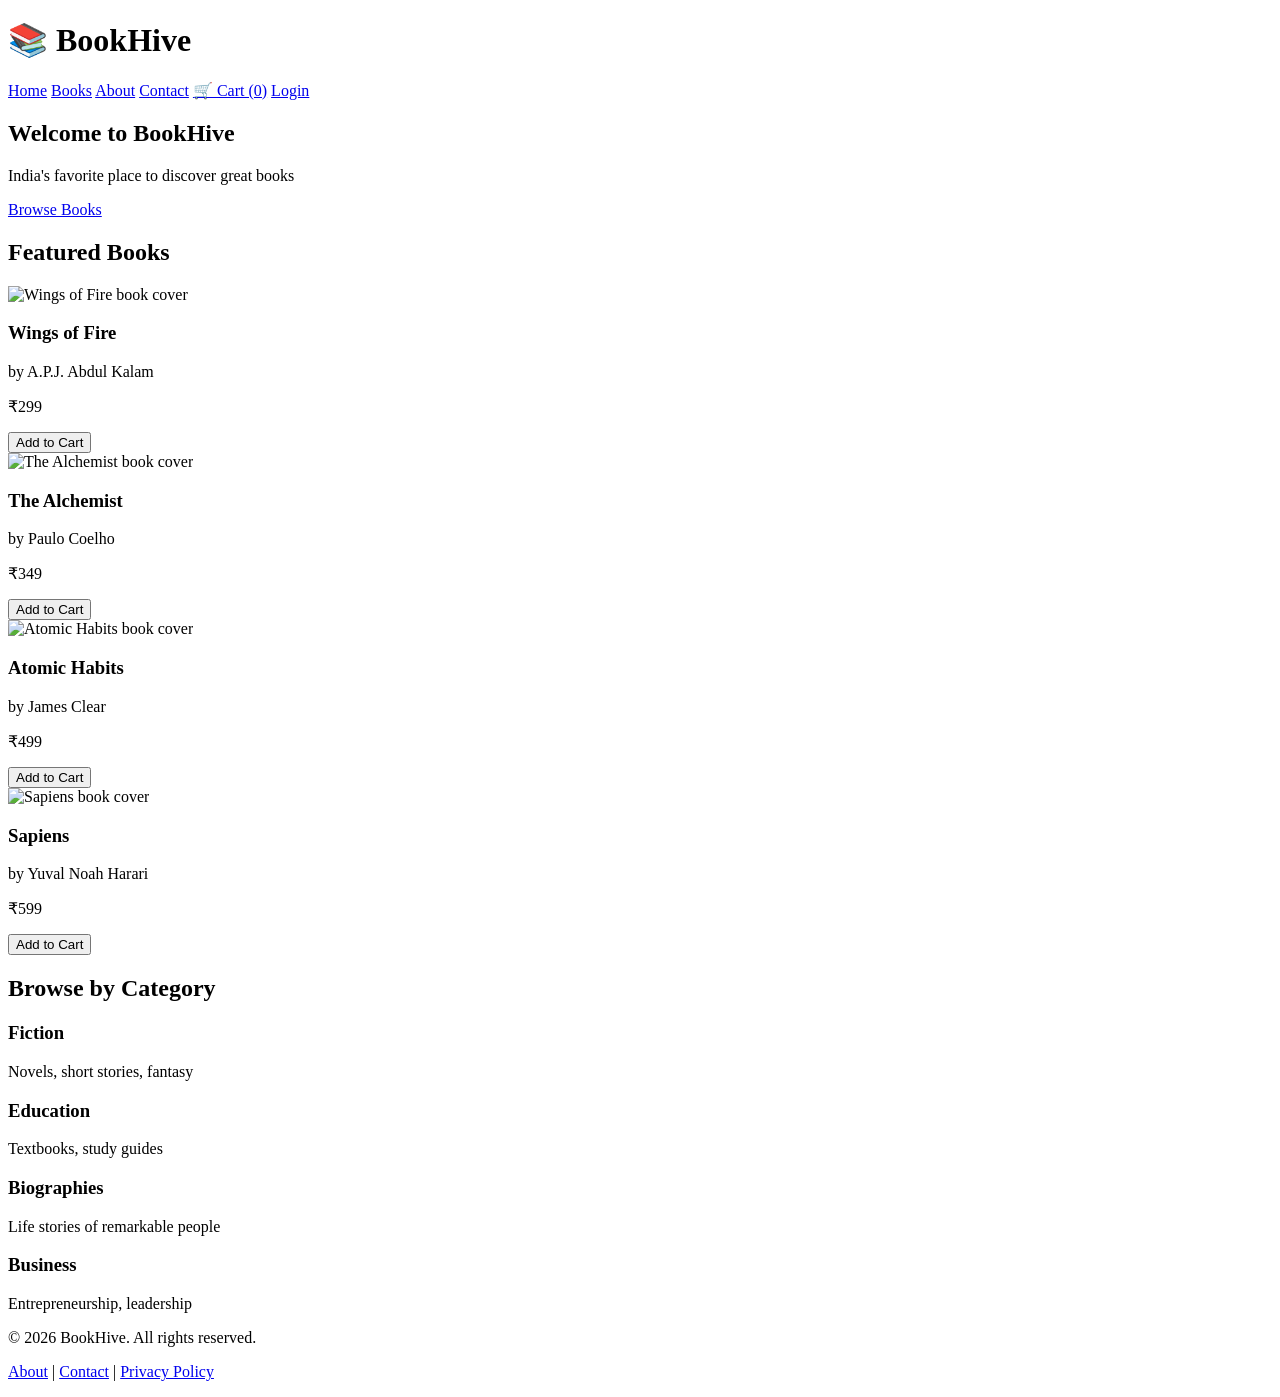
==== index.html @ 3abdcb00 "Phase 3 - Home page HTML structure complete" ====
<!DOCTYPE html>
<html lang="en">
<head>
    <meta charset="UTF-8">
    <meta name="viewport" content="width=device-width, initial-scale=1.0">

    <!-- SEO meta tags -->
    <title>BookHive - India's Favorite Online Bookstore</title>
    <meta
        name="description"
        content="Buy books online at BookHive. Indian authors, bestsellers, fiction, education books."
    >
    <meta
        name="keywords"
        content="books, online bookstore, Indian authors, buy books online"
    >

    <!-- Favicon -->
    <link rel="icon" href="images/favicon.ico">
</head>

<body>

    <!-- HEADER WITH NAVIGATION -->
    <header>
        <h1>📚 BookHive</h1>

        <nav>
            <a href="index.html">Home</a>
            <a href="books.html">Books</a>
            <a href="about.html">About</a>
            <a href="contact.html">Contact</a>
            <a href="cart.html">🛒 Cart (0)</a>
            <a href="login.html">Login</a>
        </nav>
    </header>

    <!-- MAIN CONTENT -->
    <main>

        <!-- HERO SECTION -->
        <section class="hero">
            <h2>Welcome to BookHive</h2>
            <p>India's favorite place to discover great books</p>
            <a href="books.html" class="btn">Browse Books</a>
        </section>

        <!-- FEATURED BOOKS SECTION -->
        <section class="featured">
            <h2>Featured Books</h2>

            <article class="book-card">
                <img
                    src="images/books/wings-of-fire.jpg"
                    alt="Wings of Fire book cover"
                >
                <h3>Wings of Fire</h3>
                <p>by A.P.J. Abdul Kalam</p>
                <p class="price">₹299</p>
                <button type="button">Add to Cart</button>
            </article>

            <article class="book-card">
                <img
                    src="images/books/the-alchemist.jpg"
                    alt="The Alchemist book cover"
                >
                <h3>The Alchemist</h3>
                <p>by Paulo Coelho</p>
                <p class="price">₹349</p>
                <button type="button">Add to Cart</button>
            </article>

            <article class="book-card">
                <img
                    src="images/books/atomic-habits.jpg"
                    alt="Atomic Habits book cover"
                >
                <h3>Atomic Habits</h3>
                <p>by James Clear</p>
                <p class="price">₹499</p>
                <button type="button">Add to Cart</button>
            </article>

            <article class="book-card">
                <img
                    src="images/books/sapiens.jpg"
                    alt="Sapiens book cover"
                >
                <h3>Sapiens</h3>
                <p>by Yuval Noah Harari</p>
                <p class="price">₹599</p>
                <button type="button">Add to Cart</button>
            </article>
        </section>

        <!-- CATEGORIES SECTION -->
        <section class="categories">
            <h2>Browse by Category</h2>

            <div class="category">
                <h3>Fiction</h3>
                <p>Novels, short stories, fantasy</p>
            </div>

            <div class="category">
                <h3>Education</h3>
                <p>Textbooks, study guides</p>
            </div>

            <div class="category">
                <h3>Biographies</h3>
                <p>Life stories of remarkable people</p>
            </div>

            <div class="category">
                <h3>Business</h3>
                <p>Entrepreneurship, leadership</p>
            </div>
        </section>

    </main>

    <!-- FOOTER -->
    <footer>
        <p>&copy; 2026 BookHive. All rights reserved.</p>

        <p>
            <a href="about.html">About</a> |
            <a href="contact.html">Contact</a> |
            <a href="#">Privacy Policy</a>
        </p>
    </footer>

</body>
</html>
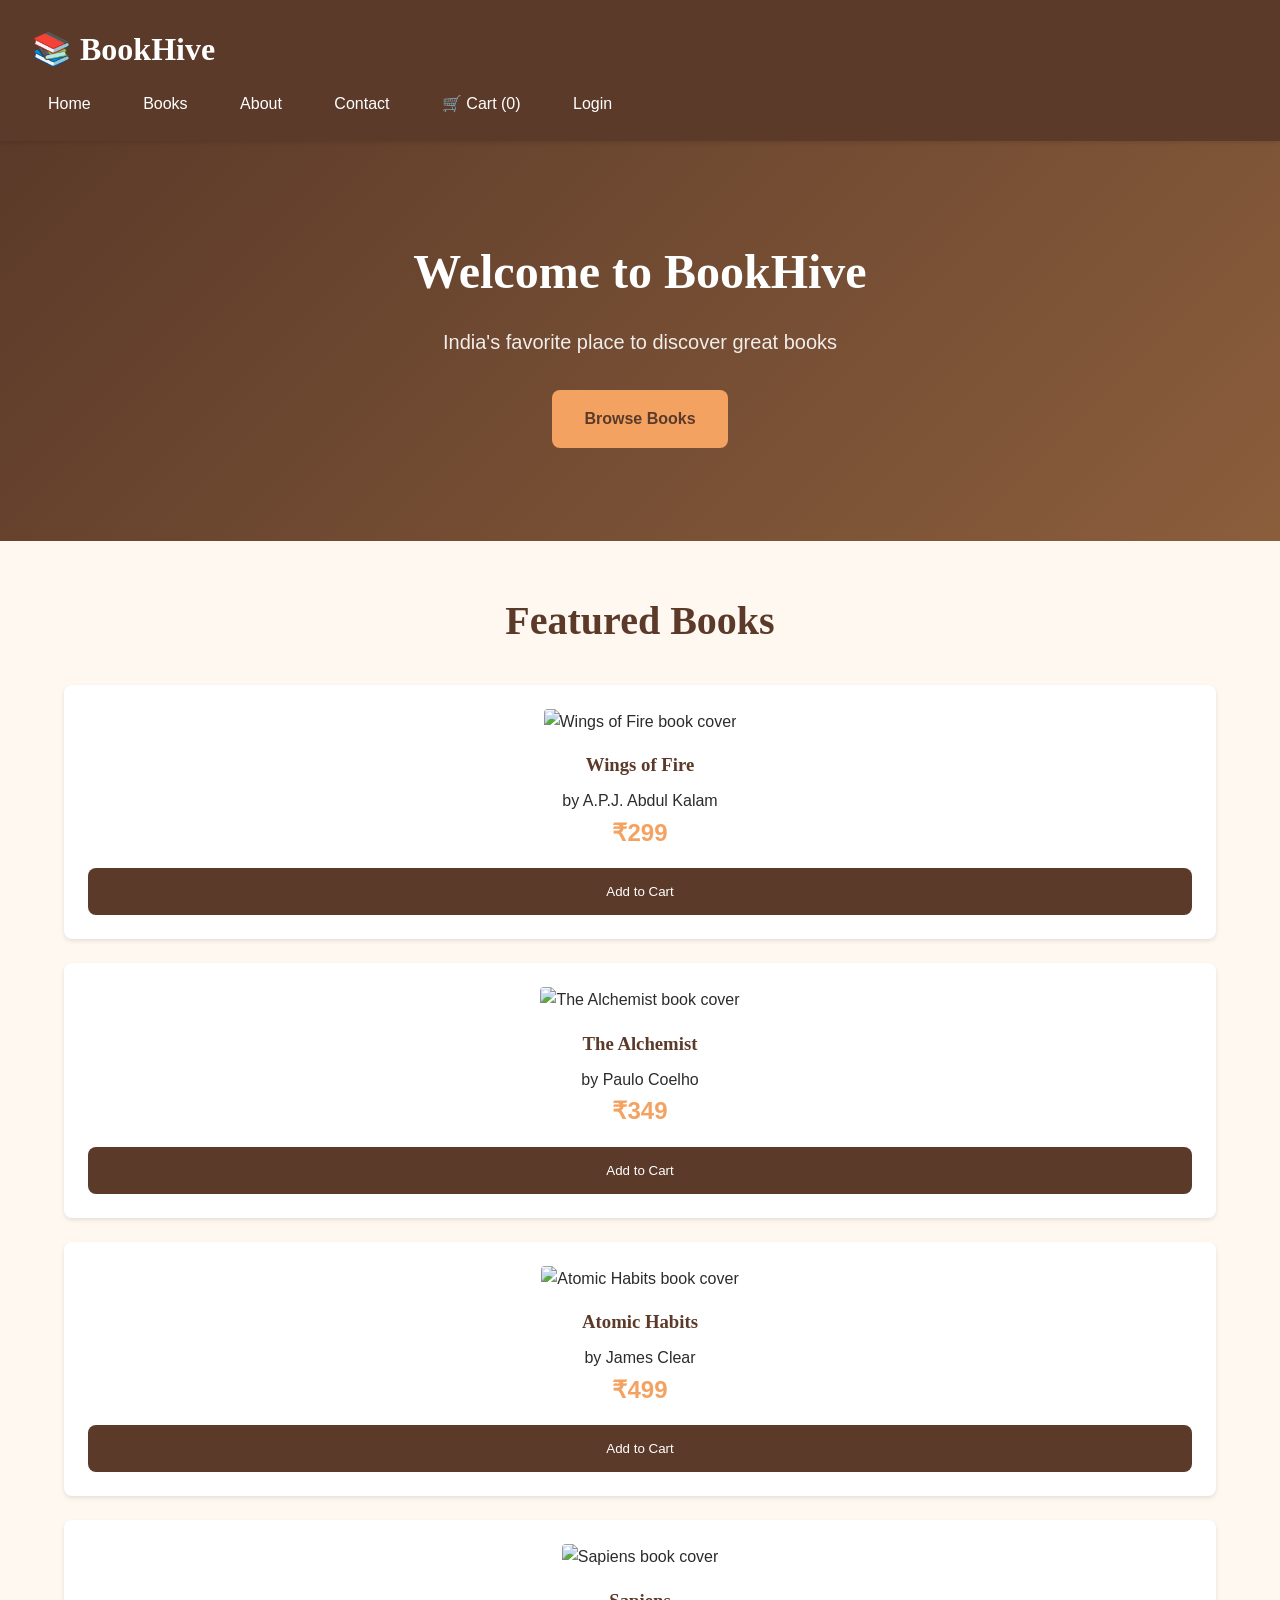
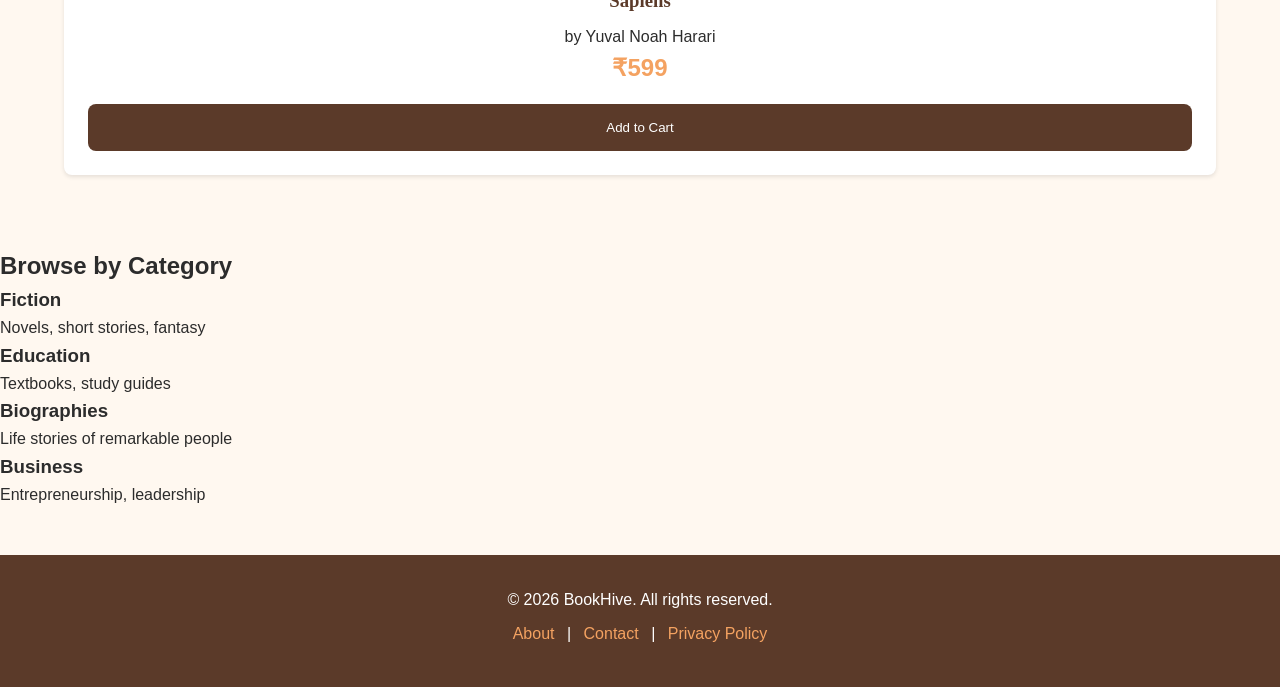
==== commit f5afa5b2: "Phase 6 - Home page styled, brand identity established" ====
--- a/index.html
+++ b/index.html
@@ -7,6 +7,7 @@
 
     <!-- SEO meta tags -->
     <title>BookHive - India's Favorite Online Bookstore</title>
+    <link rel="stylesheet" href="css/style.css">
     <meta
         name="description"
         content="Buy books online at BookHive. Indian authors, bestsellers, fiction, education books."
--- a/css/style.css
+++ b/css/style.css
@@ -0,0 +1,233 @@
+
+/* ===========================
+   CSS RESET - Start Clean
+   =========================== */
+
+* {
+    margin: 0;
+    padding: 0;
+    box-sizing: border-box;
+}
+
+html {
+    font-size: 16px;
+}
+
+body {
+    font-family: 'Inter', Arial, sans-serif;
+    color: #2C2C2C;
+    background-color: #FFF8F0;
+    line-height: 1.6;
+}
+
+/* ===========================
+   CSS VARIABLES - Brand Colors
+   =========================== */
+
+:root {
+    /* Colors */
+    --primary: #5B3A29;
+    --accent: #F4A261;
+    --bg: #FFF8F0;
+    --text-dark: #2C2C2C;
+    --text-muted: #6B6B6B;
+    --success: #2E7D32;
+    --error: #C62828;
+    --white: #FFFFFF;
+    --light-gray: #F5F5F5;
+
+    /* Spacing */
+    --space-xs: 0.5rem;
+    --space-sm: 1rem;
+    --space-md: 1.5rem;
+    --space-lg: 2rem;
+    --space-xl: 3rem;
+
+    /* Other */
+    --border-radius: 8px;
+    --max-width: 1200px;
+    --shadow-sm: 0 2px 4px rgba(0, 0, 0, 0.1);
+    --shadow-md: 0 4px 12px rgba(0, 0, 0, 0.15);
+}
+
+/* ===========================
+   HEADER
+   =========================== */
+
+header {
+    background-color: var(--primary);
+    color: var(--white);
+    padding: var(--space-md) var(--space-lg);
+    box-shadow: var(--shadow-sm);
+    position: sticky;
+    top: 0;
+    z-index: 100;
+}
+
+header h1 {
+    font-family: 'Playfair Display', Georgia, serif;
+    font-size: 2rem;
+    margin-bottom: var(--space-sm);
+}
+
+/* Navigation links */
+nav a {
+    color: var(--white);
+    text-decoration: none;
+    padding: var(--space-xs) var(--space-sm);
+    margin-right: var(--space-sm);
+    border-radius: 4px;
+    transition: background-color 0.3s, color 0.3s;
+}
+
+nav a:hover {
+    background-color: var(--accent);
+    color: var(--primary);
+}
+
+/* ===========================
+   HERO SECTION
+   =========================== */
+
+.hero {
+    background: linear-gradient(
+        135deg,
+        #5B3A29 0%,
+        #8B5E3C 100%
+    );
+    color: var(--white);
+    text-align: center;
+    padding: var(--space-xl) var(--space-md);
+    min-height: 400px;
+    display: flex;
+    flex-direction: column;
+    justify-content: center;
+    align-items: center;
+}
+
+.hero h2 {
+    font-family: 'Playfair Display', Georgia, serif;
+    font-size: 3rem;
+    margin-bottom: var(--space-sm);
+}
+
+.hero p {
+    font-size: 1.25rem;
+    margin-bottom: var(--space-lg);
+    opacity: 0.9;
+}
+
+.hero .btn {
+    background-color: var(--accent);
+    color: var(--primary);
+    padding: var(--space-sm) var(--space-lg);
+    border-radius: var(--border-radius);
+    text-decoration: none;
+    font-weight: bold;
+    transition: transform 0.2s, box-shadow 0.2s;
+}
+
+.hero .btn:hover {
+    transform: translateY(-2px);
+    box-shadow: var(--shadow-md);
+}
+
+
+/* ===========================
+   FEATURED BOOKS
+   =========================== */
+.featured {
+    padding: var(--space-xl) var(--space-md);
+    max-width: var(--max-width);
+    margin: 0 auto;
+}
+
+.featured h2 {
+    font-family: 'Playfair Display', Georgia, serif;
+    font-size: 2.5rem;
+    color: var(--primary);
+    text-align: center;
+    margin-bottom: var(--space-lg);
+}
+
+/* BOOK CARDS */
+.book-card {
+    background: var(--white);
+    border-radius: var(--border-radius);
+    padding: var(--space-md);
+    box-shadow: var(--shadow-sm);
+    text-align: center;
+    transition: transform 0.3s, box-shadow 0.3s;
+    margin-bottom: var(--space-md);
+}
+
+.book-card:hover {
+    transform: translateY(-5px);
+    box-shadow: var(--shadow-md);
+}
+
+.book-card img {
+    width: 100%;
+    height: 250px;
+    object-fit: cover;
+    border-radius: 4px;
+    margin-bottom: var(--space-sm);
+}
+
+.book-card h3 {
+    font-family: 'Playfair Display', Georgia, serif;
+    color: var(--primary);
+    margin-bottom: var(--space-xs);
+}
+
+.book-card .author {
+    color: var(--text-muted);
+    margin-bottom: var(--space-sm);
+}
+
+.book-card .price {
+    font-size: 1.5rem;
+    font-weight: bold;
+    color: var(--accent);
+    margin-bottom: var(--space-sm);
+}
+
+.book-card button {
+    background-color: var(--primary);
+    color: var(--white);
+    border: none;
+    padding: var(--space-sm) var(--space-md);
+    border-radius: var(--border-radius);
+    cursor: pointer;
+    width: 100%;
+    transition: background-color 0.3s;
+}
+
+.book-card button:hover {
+    background-color: #8B5E3C;
+}
+
+/* ===========================
+   FOOTER
+   =========================== */
+footer {
+    background-color: var(--primary);
+    color: var(--white);
+    text-align: center;
+    padding: var(--space-lg) var(--space-md);
+    margin-top: var(--space-xl);
+}
+
+footer p {
+    margin-bottom: var(--space-xs);
+}
+
+footer a {
+    color: var(--accent);
+    text-decoration: none;
+    margin: 0 var(--space-xs);
+}
+
+footer a:hover {
+    text-decoration: underline;
+}
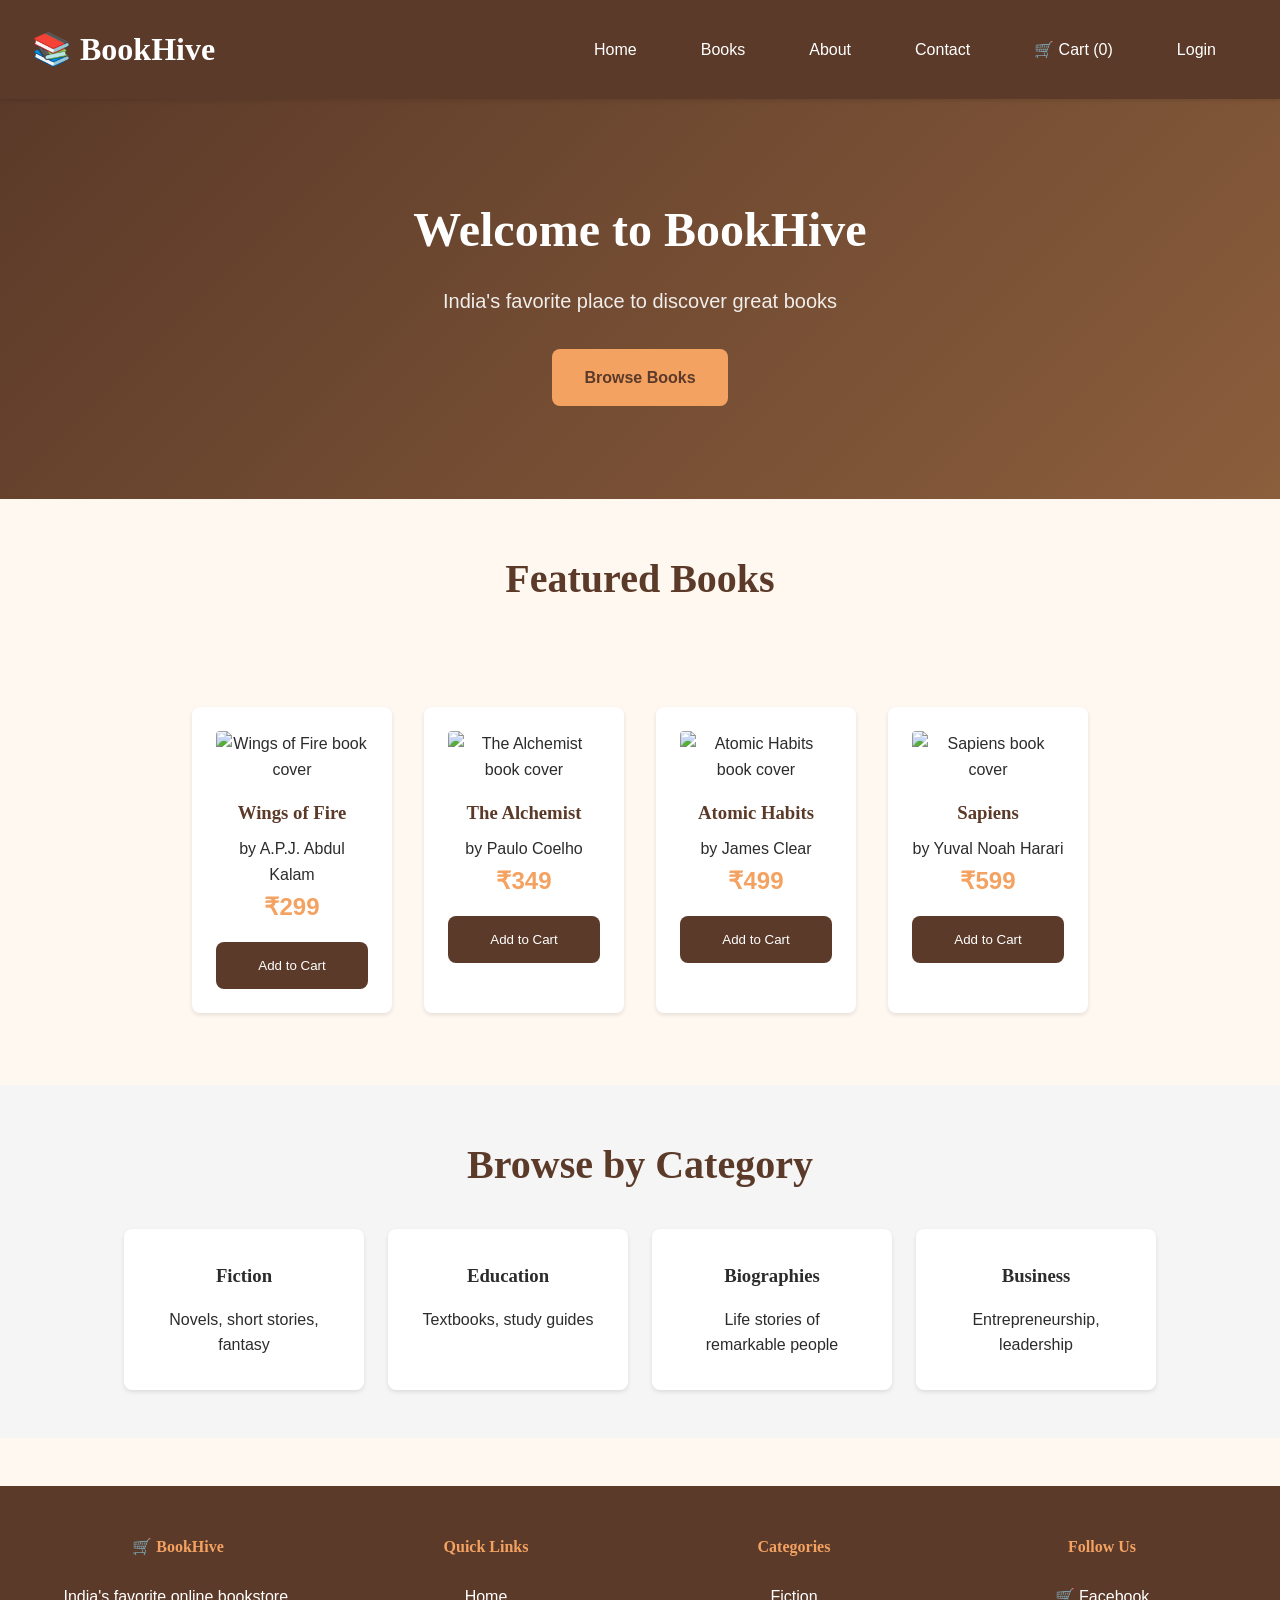
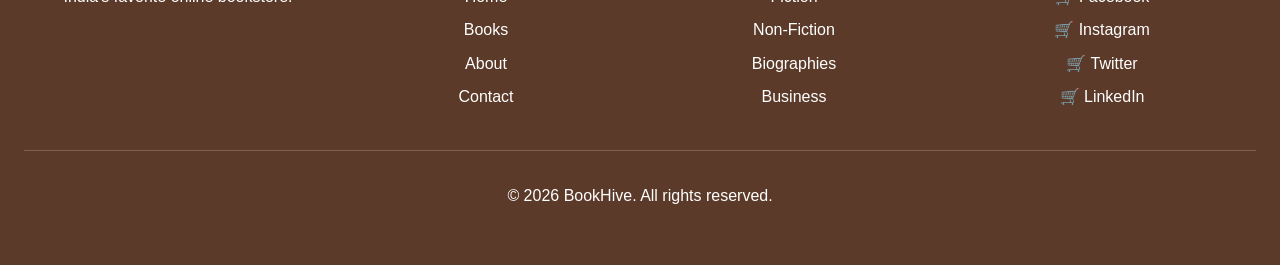
==== commit 874192d3: "Phase 7 - Flexbox layouts applied to entire home page" ====
--- a/index.html
+++ b/index.html
@@ -51,6 +51,8 @@
         <section class="featured">
             <h2>Featured Books</h2>
 
+            <div class="book-grid">
+
             <article class="book-card">
                 <img
                     src="images/books/wings-of-fire.jpg"
@@ -94,11 +96,14 @@
                 <p class="price">₹599</p>
                 <button type="button">Add to Cart</button>
             </article>
+            </div>
         </section>
 
         <!-- CATEGORIES SECTION -->
         <section class="categories">
             <h2>Browse by Category</h2>
+
+            <div class="category-list-container">
 
             <div class="category">
                 <h3>Fiction</h3>
@@ -119,20 +124,58 @@
                 <h3>Business</h3>
                 <p>Entrepreneurship, leadership</p>
             </div>
+
+            </div>    
         </section>
 
     </main>
 
     <!-- FOOTER -->
     <footer>
-        <p>&copy; 2026 BookHive. All rights reserved.</p>
+       <div class="footer-content">
 
-        <p>
-            <a href="about.html">About</a> |
-            <a href="contact.html">Contact</a> |
-            <a href="#">Privacy Policy</a>
-        </p>
+        <div class="footer-column">
+            <h4>🛒 BookHive</h4>
+            <p>India's favorite online bookstore.</p>
+        </div>
+
+        <div class="footer-column">
+            <h4>Quick Links</h4>
+            <ul>
+                <li><a href="index.html">Home</a></li>
+                <li><a href="books.html">Books</a></li>
+                <li><a href="about.html">About</a></li>
+                <li><a href="contact.html">Contact</a></li>
+            </ul>
+        </div>
+
+        <div class="footer-column">
+            <h4>Categories</h4>
+            <ul>
+                <li><a href="#">Fiction</a></li>
+                <li><a href="#">Non-Fiction</a></li>
+                <li><a href="#">Biographies</a></li>
+                <li><a href="#">Business</a></li>
+            </ul>
+        </div>
+
+        <div class="footer-column">
+            <h4>Follow Us</h4>
+            <ul>
+                <li><a href="#">🛒 Facebook</a></li>
+                <li><a href="#">🛒 Instagram</a></li>
+                <li><a href="#">🛒 Twitter</a></li>
+                <li><a href="#">🛒 LinkedIn</a></li>
+            </ul>
+        </div>
+
+       </div>
+
+       <div class="footer-bottom">
+         <p>&copy; 2026 BookHive. All rights reserved.</p>
+       </div>
     </footer>
+
 
 </body>
 </html>
--- a/css/style.css
+++ b/css/style.css
@@ -150,6 +150,14 @@
     margin-bottom: var(--space-lg);
 }
 
+/* MAKE FEATURED INTO A FLEXBOOK CONTAINER */
+.featured {
+    display: flex;
+    flex-wrap: wrap;
+    justify-content: center;
+    gap: var(--space-lg);
+}
+
 /* BOOK CARDS */
 .book-card {
     background: var(--white);
@@ -159,6 +167,8 @@
     text-align: center;
     transition: transform 0.3s, box-shadow 0.3s;
     margin-bottom: var(--space-md);
+    flex: 1 1 250px;
+    max-width: 200px;
 }
 
 .book-card:hover {
@@ -231,3 +241,165 @@
 footer a:hover {
     text-decoration: underline;
 }
+
+/* ===========================
+   HEADER WITH FLEXBOX
+   =========================== */
+header {
+    background-color: var(--primary);
+    color: var(--white);
+    padding: var(--space-md) var(--space-lg);
+    box-shadow: var(--shadow-sm);
+    position: sticky;
+    top: 0;
+    z-index: 100;
+
+    /* FLEXBOX MAGIC */
+    display: flex;
+    justify-content: space-between;
+    align-items: center;
+    flex-wrap: wrap;
+    gap: var(--space-md);
+}
+
+header h1 {
+    font-family: 'Playfair Display', Georgia, serif;
+    font-size: 2rem;
+    margin-bottom: 0;
+}
+
+/* Navigation as a flex container */
+nav {
+    display: flex;
+    gap: var(--space-sm);
+    flex-wrap: wrap;
+}
+
+nav a {
+    color: var(--white);
+    text-decoration: none;
+    padding: var(--space-xs) var(--space-sm);
+    border-radius: 4px;
+    transition: all 0.3s;
+}
+
+nav a:hover {
+    background-color: var(--accent);
+    color: var(--primary);
+}
+
+/* ===========================
+   BOOK GRID - FLEXBOX
+   =========================== */
+.book-grid {
+    display: flex;
+    flex-wrap: wrap;
+    justify-content: center;
+    gap: var(--space-lg);
+    margin-top: var(--space-lg);
+}
+
+/* ===========================
+   CATEGORIES
+   =========================== */
+.categories {
+    background-color: var(--light-gray);
+    padding: var(--space-xl) var(--space-md);
+}
+
+.categories h2 {
+    font-family: 'Playfair Display', Georgia, serif;
+    font-size: 2.5rem;
+    color: var(--primary);
+    text-align: center;
+    margin-bottom: var(--space-lg);
+    max-width: var(--max-width);
+    margin-left: auto;
+    margin-right: auto;
+}
+
+.category-list-container {
+    display: flex;
+    flex-wrap: wrap;
+    justify-content: center;
+    gap: var(--space-md);
+    max-width: var(--max-width);
+    margin: 0 auto;
+}
+
+.category {
+    background: var(--white);
+    padding: var(--space-lg);
+    border-radius: var(--border-radius);
+    text-align: center;
+    box-shadow: var(--shadow-sm);
+    flex: 1 1 200px;
+    max-width: 240px;
+    cursor: pointer;
+    transition: all 0.3s;
+}
+
+.category:hover {
+    background-color: var(--accent);
+    color: var(--primary);
+    transform: scale(1.05);
+}
+
+.category h3 {
+    font-family: 'Playfair Display', Georgia, serif;
+    margin-bottom: var(--space-sm);
+}
+
+/* ===========================
+   FOOTER WITH COLUMNS
+   =========================== */
+footer {
+    background-color: var(--primary);
+    color: var(--white);
+    padding: var(--space-xl) var(--space-md);
+    margin-top: var(--space-xl);
+}
+
+.footer-content {
+    display: flex;
+    flex-wrap: wrap;
+    gap: var(--space-lg);
+    max-width: var(--max-width);
+    margin: 0 auto;
+}
+
+.footer-column {
+    flex: 1 1 200px;
+}
+
+.footer-column h4 {
+    font-family: 'Playfair Display', Georgia, serif;
+    margin-bottom: var(--space-md);
+    color: var(--accent);
+}
+
+.footer-column ul {
+    list-style: none;
+}
+
+.footer-column li {
+    margin-bottom: var(--space-xs);
+}
+
+.footer-column a {
+    color: var(--white);
+    text-decoration: none;
+    transition: color 0.3s;
+}
+
+.footer-column a:hover {
+    color: var(--accent);
+}
+
+.footer-bottom {
+    text-align: center;
+    padding-top: var(--space-lg);
+    margin-top: var(--space-lg);
+    border-top: 1px solid rgba(255,255,255,0.2);
+}
+
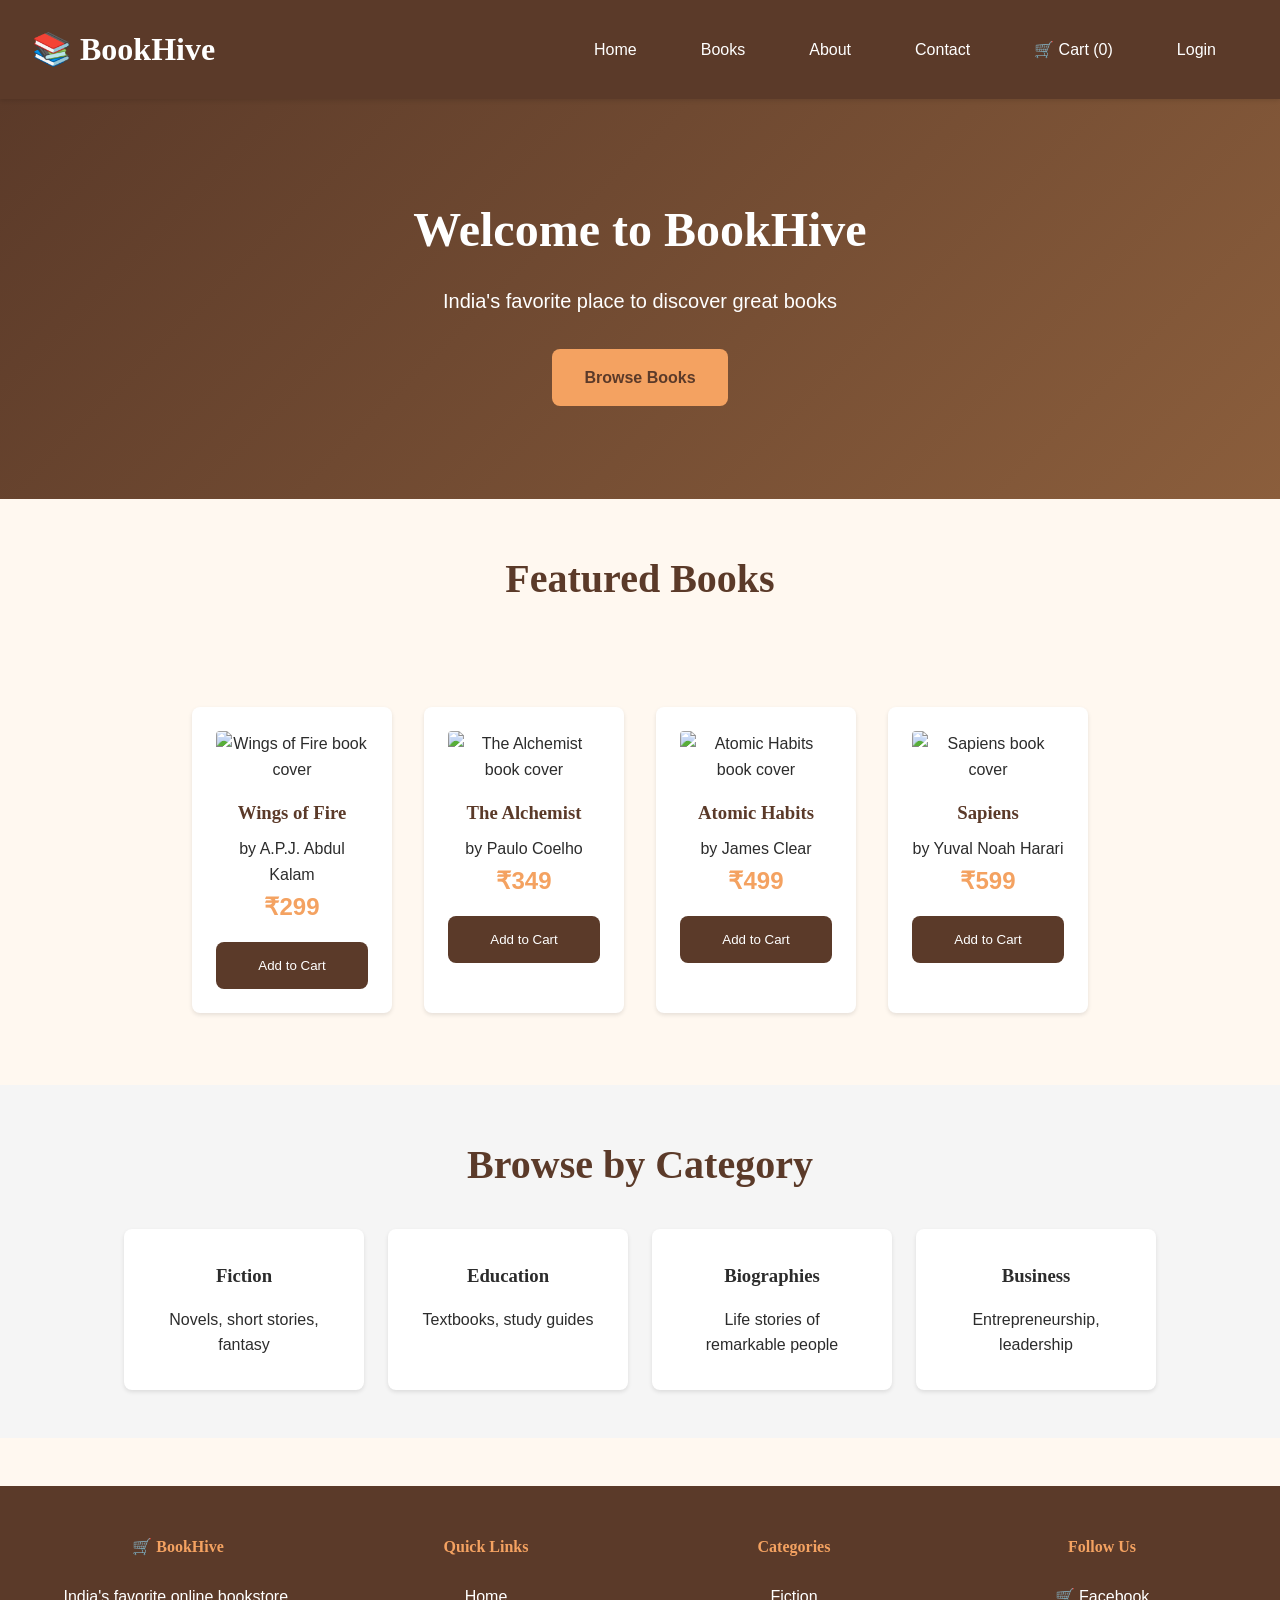
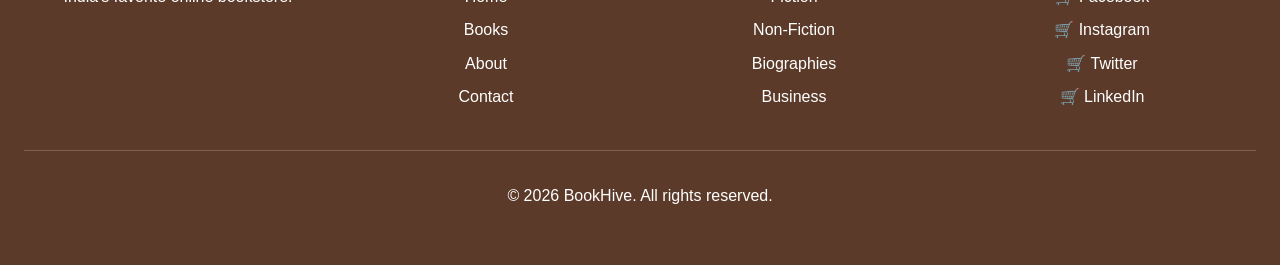
==== commit d084fe51: "Phase 8 - Responsive grid layout + animations" ====
--- a/index.html
+++ b/index.html
@@ -8,6 +8,7 @@
     <!-- SEO meta tags -->
     <title>BookHive - India's Favorite Online Bookstore</title>
     <link rel="stylesheet" href="css/style.css">
+    <link rel="stylesheet" href="css/responsive.css">
     <meta
         name="description"
         content="Buy books online at BookHive. Indian authors, bestsellers, fiction, education books."
--- a/css/style.css
+++ b/css/style.css
@@ -403,3 +403,77 @@
     border-top: 1px solid rgba(255,255,255,0.2);
 }
 
+/* ===========================
+   ANIMATIONS
+   =========================== */
+
+/* Fade in on page load */
+@keyframes fadeIn {
+    from {
+        opacity: 0;
+        transform: translateY(20px);
+    }
+
+    to {
+        opacity: 1;
+        transform: translateY(0);
+    }
+}
+
+.hero h2,
+.hero p,
+.hero .btn {
+    animation: fadeIn 0.8s ease-out forwards;
+}
+
+.hero p {
+    animation-delay: 0.2s;
+    opacity: 0;
+}
+
+.hero .btn {
+    animation-delay: 0.4s;
+    opacity: 0;
+}
+
+/* Pulse for sale tags */
+@keyframes pulse {
+    0%, 100% {
+        transform: scale(1);
+    }
+
+    50% {
+        transform: scale(1.05);
+    }
+}
+
+.sale-tag {
+    background: var(--error);
+    color: var(--white);
+    padding: 4px 8px;
+    border-radius: 4px;
+    font-size: 0.8rem;
+    display: inline-block;
+    animation: pulse 2s infinite;
+}
+
+/* Loading spinner */
+@keyframes spin {
+    from {
+        transform: rotate(0deg);
+    }
+
+    to {
+        transform: rotate(360deg);
+    }
+}
+
+.spinner {
+    width: 40px;
+    height: 40px;
+    border: 4px solid #f3f3f3;
+    border-top-color: var(--primary);
+    border-radius: 50%;
+    animation: spin 1s linear infinite;
+    margin: var(--space-lg) auto;
+}
--- a/css/responsive.css
+++ b/css/responsive.css
@@ -0,0 +1,115 @@
+/* ===========================
+   RESPONSIVE DESIGN
+   =========================== */
+
+/* ===========================
+   TABLET (768px and below)
+   =========================== */
+
+@media (max-width: 768px) {
+
+    /* Header - stack on mobile */
+    header {
+        flex-direction: column;
+        text-align: center;
+        gap: var(--space-sm);
+    }
+
+    header h1 {
+        font-size: 1.5rem;
+    }
+
+    nav {
+        justify-content: center;
+        gap: var(--space-xs);
+    }
+
+    nav a {
+        font-size: 0.9rem;
+        padding: 4px 8px;
+    }
+
+    /* Hero - smaller text */
+    .hero h2 {
+        font-size: 2rem;
+    }
+
+    .hero p {
+        font-size: 1rem;
+    }
+
+    .hero {
+        padding: var(--space-lg) var(--space-md);
+        min-height: 300px;
+    }
+
+    /* Featured books - tighter grid */
+    .featured h2 {
+        font-size: 2rem;
+    }
+
+    /* Filters - stack on mobile */
+    .filter-controls {
+        flex-direction: column;
+    }
+
+    /* Cart table - hide some columns on mobile */
+    .cart-table thead {
+        display: none;
+    }
+
+    .cart-table tbody tr {
+        display: block;
+        margin-bottom: var(--space-md);
+        background: var(--white);
+        padding: var(--space-md);
+        border-radius: var(--border-radius);
+    }
+
+    .cart-table td {
+        display: block;
+        text-align: left;
+        padding: var(--space-xs) 0;
+    }
+}
+
+/* ===========================
+   MOBILE (480px and below)
+   =========================== */
+
+@media (max-width: 480px) {
+
+    /* Even tighter on phones */
+    header h1 {
+        font-size: 1.25rem;
+    }
+
+    .hero h2 {
+        font-size: 1.5rem;
+    }
+
+    .book-card img {
+        height: 180px;
+    }
+
+    .footer-content {
+        flex-direction: column;
+        text-align: center;
+    }
+}
+
+/* ===========================
+   LARGE DESKTOPS (1400px+)
+   =========================== */
+
+@media (min-width: 1400px) {
+
+    .hero h2 {
+        font-size: 4rem;
+    }
+
+    .featured h2,
+    .categories h2 {
+        font-size: 3rem;
+    }
+}
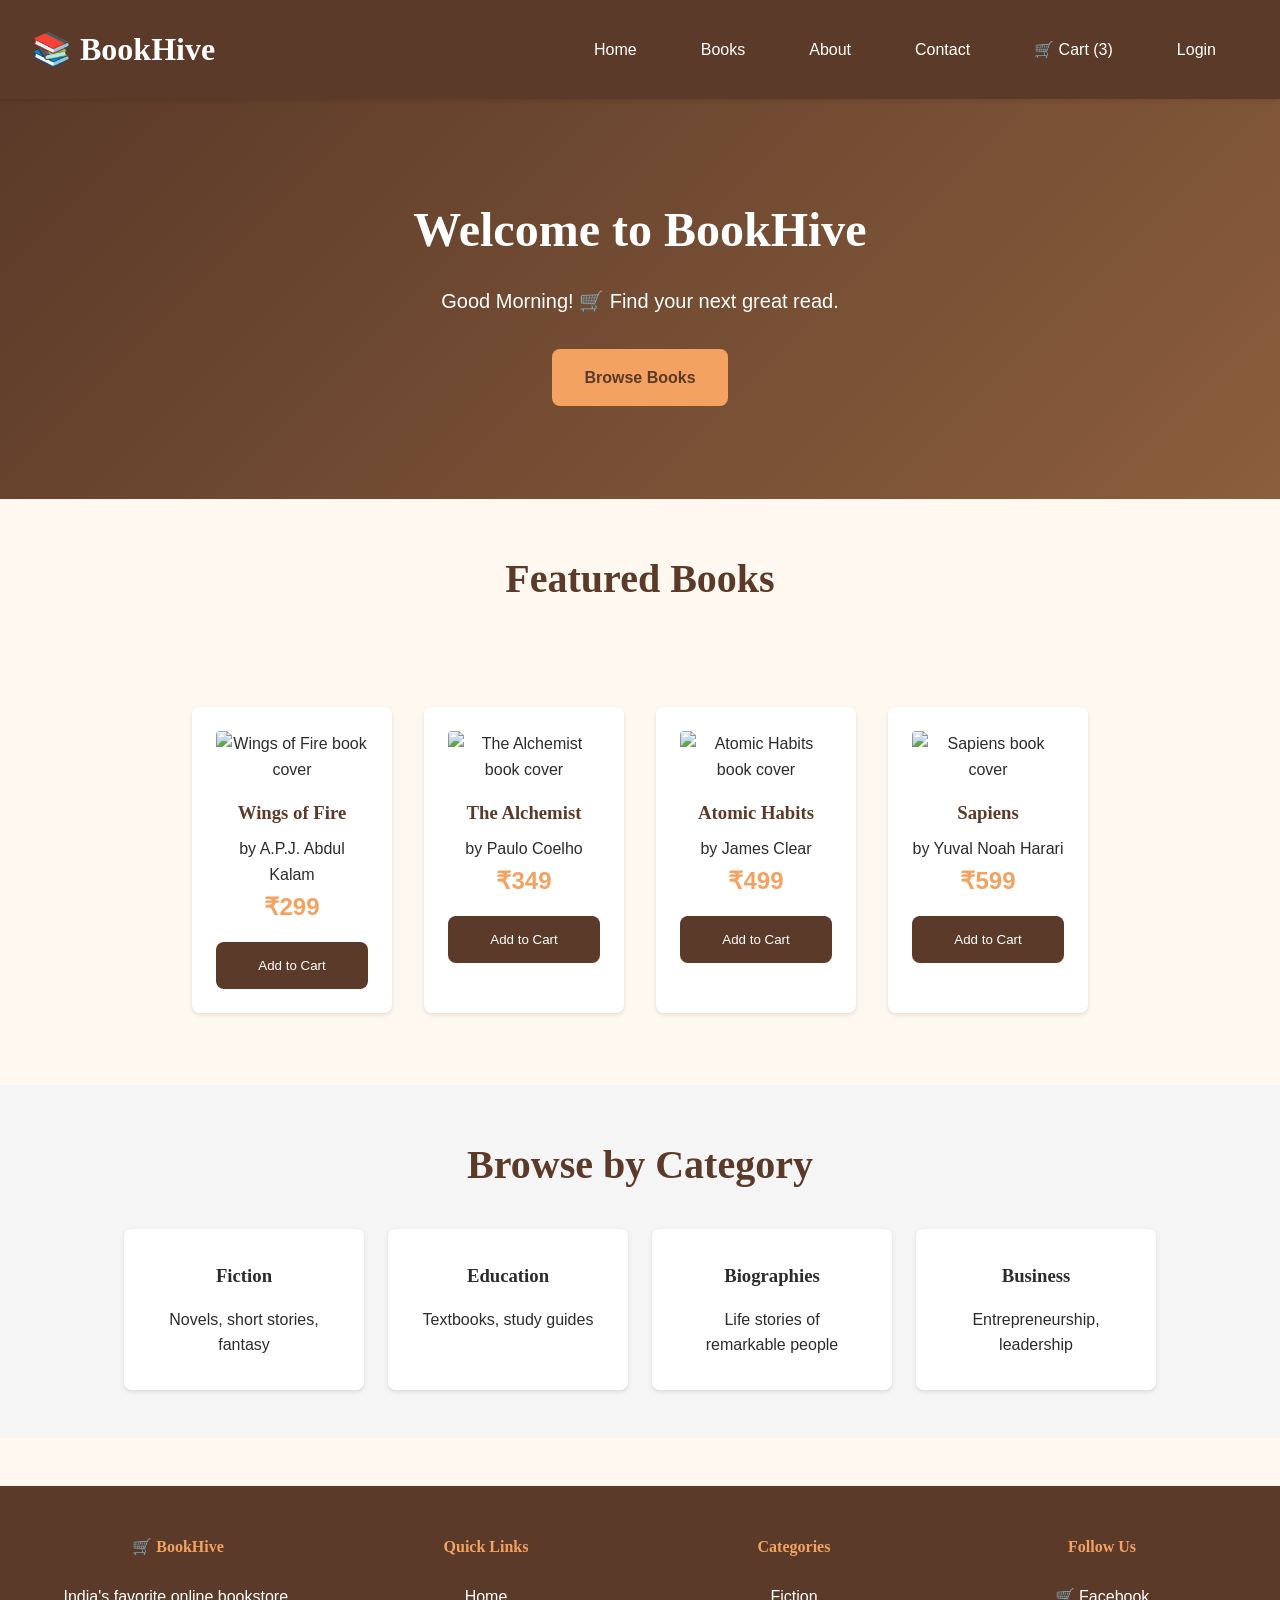
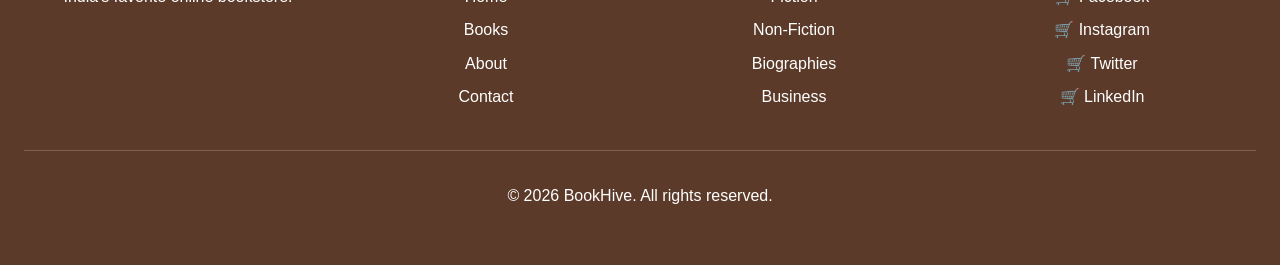
==== commit cbbea5e6: "Phase 9 - JavaScript basics, first DOM interactions" ====
--- a/index.html
+++ b/index.html
@@ -33,7 +33,7 @@
             <a href="books.html">Books</a>
             <a href="about.html">About</a>
             <a href="contact.html">Contact</a>
-            <a href="cart.html">🛒 Cart (0)</a>
+            <a href="cart.html" id="card-link">🛒 Cart (<span id="cart-count">0</span>)</a>
             <a href="login.html">Login</a>
         </nav>
     </header>
@@ -43,8 +43,8 @@
 
         <!-- HERO SECTION -->
         <section class="hero">
-            <h2>Welcome to BookHive</h2>
-            <p>India's favorite place to discover great books</p>
+            <h2 id="hero-title">Welcome to BookHive</h2>
+            <p id="hero-subtitle">India's favorite place to discover great books</p>
             <a href="books.html" class="btn">Browse Books</a>
         </section>
 
@@ -177,6 +177,6 @@
        </div>
     </footer>
 
-
+<script src="js/main.js"></script>
 </body>
 </html>
